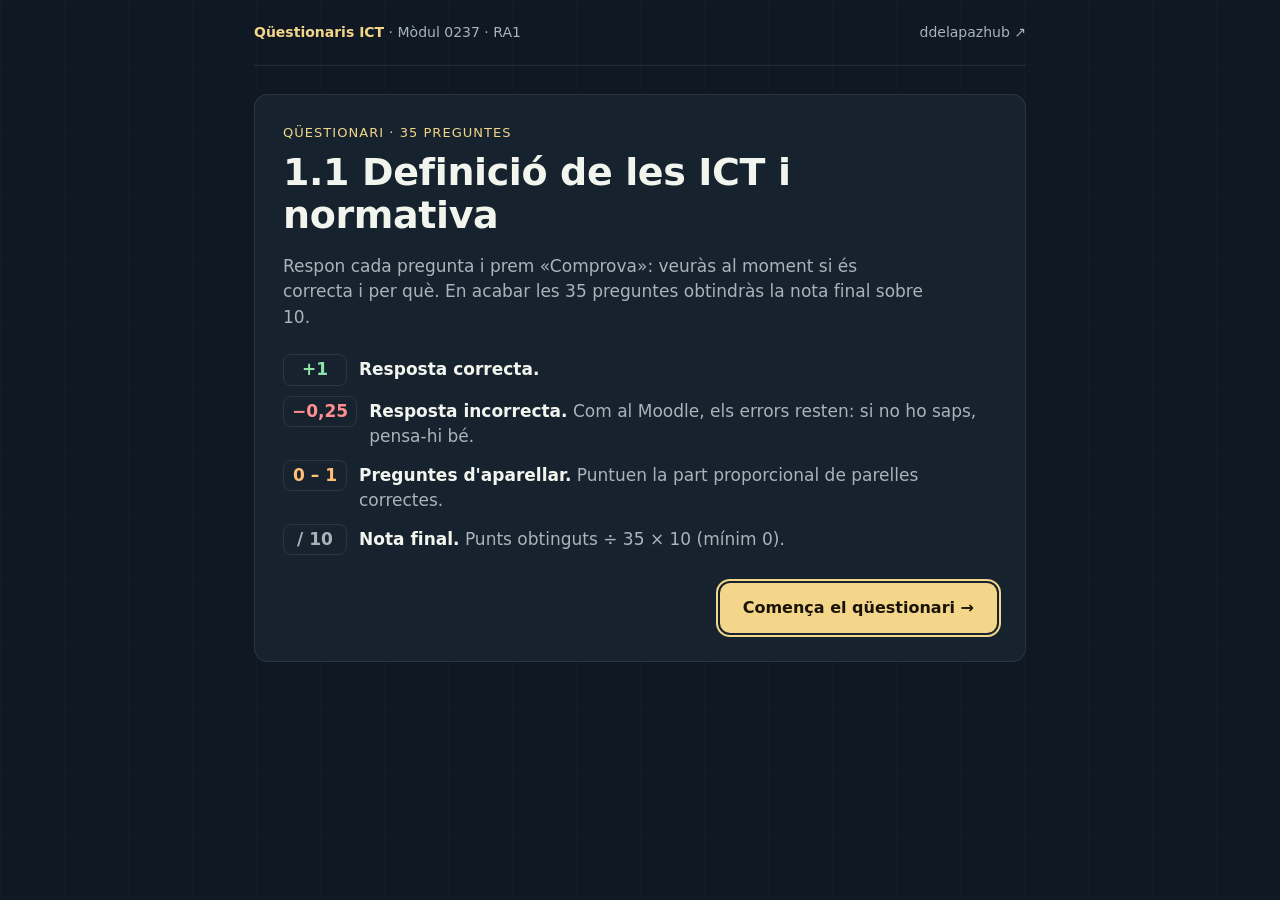
==== t1-1-normativa/index.html @ aecc4bf8 "Qüestionari 1.1 Definició de les ICT i normativa (mòdul 0237) Converteix el banc de preguntes de Moo" ====
<!DOCTYPE html>
<html lang="ca">
<head>
  <meta charset="UTF-8">
  <meta name="viewport" content="width=device-width, initial-scale=1">
  <meta name="theme-color" content="#101923">
  <title>Qüestionari ICT · 1.1 Definició de les ICT i normativa</title>
  <link rel="stylesheet" href="../assets/quiz.css">
</head>
<body>
  <div class="shell">
    <header class="top">
      <a class="crumb" href="../"><b>Qüestionaris ICT</b> · Mòdul 0237 · RA1</a>
      <a class="crumb" href="https://ddelapaz1.github.io/#modul-0237">ddelapazhub ↗</a>
    </header>
    <main id="app" aria-live="polite">
      <noscript>Cal activar JavaScript per fer el qüestionari.</noscript>
    </main>
  </div>
  <script src="../data/t1-1-normativa.js"></script>
  <script src="../assets/quiz.js"></script>
</body>
</html>
---- assets/quiz.css ----
:root {
  color-scheme: dark;
  --bg: #101923;
  --panel: #16222e;
  --panel-2: #1b2a37;
  --line: #ffffff17;
  --text: #f1f5ed;
  --muted: #a7b5bb;
  --accent: #f3d68a;
  --ok: #8fe3a8;
  --ok-bg: #8fe3a814;
  --ko: #ff8f8f;
  --ko-bg: #ff8f8f14;
  --part: #ffc075;
  --radius: 14px;
}

* { box-sizing: border-box; }

html { -webkit-text-size-adjust: 100%; }

body {
  margin: 0;
  min-height: 100vh;
  font-family: system-ui, -apple-system, "Segoe UI", sans-serif;
  font-size: 17px;
  line-height: 1.5;
  background: var(--bg);
  color: var(--text);
}

body::before {
  content: "";
  position: fixed;
  inset: 0;
  pointer-events: none;
  background-image:
    linear-gradient(#ffffff04 1px, transparent 1px),
    linear-gradient(90deg, #ffffff04 1px, transparent 1px);
  background-size: 64px 64px;
}

.shell {
  position: relative;
  max-width: 820px;
  margin: 0 auto;
  padding: 0 24px 64px;
}

header.top {
  display: flex;
  align-items: center;
  justify-content: space-between;
  gap: 16px;
  padding: 22px 0;
  border-bottom: 1px solid var(--line);
  margin-bottom: 28px;
}

.crumb { color: var(--muted); font-size: 14px; text-decoration: none; }
.crumb:hover { color: var(--text); }
.crumb b { color: var(--accent); font-weight: 600; }

.eyebrow {
  font-size: 13px;
  letter-spacing: .08em;
  text-transform: uppercase;
  color: var(--accent);
  margin: 0 0 8px;
}

h1 { font-size: clamp(26px, 5vw, 38px); line-height: 1.15; margin: 0 0 16px; letter-spacing: -.01em; }
h2 { font-size: 21px; line-height: 1.35; margin: 0 0 20px; font-weight: 600; }

.lead { color: var(--muted); margin: 0 0 24px; max-width: 60ch; }

.card {
  background: var(--panel);
  border: 1px solid var(--line);
  border-radius: var(--radius);
  padding: 28px;
}

.rules { margin: 0 0 28px; padding: 0; list-style: none; display: grid; gap: 10px; }
.rules li { display: flex; gap: 12px; align-items: baseline; color: var(--muted); }
.rules li b { color: var(--text); font-weight: 600; }
.rules .k {
  flex: none;
  min-width: 64px;
  text-align: center;
  font-variant-numeric: tabular-nums;
  font-weight: 700;
  padding: 2px 8px;
  border-radius: 8px;
  border: 1px solid var(--line);
}
.rules .k.ok { color: var(--ok); }
.rules .k.ko { color: var(--ko); }
.rules .k.part { color: var(--part); }

.btn {
  font: inherit;
  font-weight: 600;
  font-size: 16px;
  border: 1px solid transparent;
  border-radius: 10px;
  padding: 12px 22px;
  cursor: pointer;
  background: var(--accent);
  color: #1a1408;
  transition: filter .15s, transform .1s, opacity .15s;
}
.btn:hover:not(:disabled) { filter: brightness(1.08); }
.btn:active:not(:disabled) { transform: translateY(1px); }
.btn:disabled { opacity: .35; cursor: not-allowed; }
.btn.ghost { background: transparent; color: var(--text); border-color: var(--line); }
.btn.ghost:hover { border-color: #ffffff40; }
.btn:focus-visible, .opt:focus-visible, select:focus-visible { outline: 2px solid var(--accent); outline-offset: 2px; }

/* progrés */
.progress { display: flex; align-items: center; gap: 14px; margin-bottom: 20px; font-size: 14px; color: var(--muted); }
.progress .bar { flex: 1; height: 6px; background: #ffffff10; border-radius: 99px; overflow: hidden; }
.progress .fill { height: 100%; width: 0; background: var(--accent); border-radius: 99px; transition: width .3s ease; }
.progress .num { font-variant-numeric: tabular-nums; white-space: nowrap; }
.progress .num b { color: var(--text); }

/* opcions */
.opts { display: grid; gap: 10px; margin: 0 0 22px; padding: 0; list-style: none; }

.opt {
  width: 100%;
  display: flex;
  gap: 14px;
  align-items: flex-start;
  text-align: left;
  font: inherit;
  color: var(--text);
  background: var(--panel-2);
  border: 1px solid var(--line);
  border-radius: 12px;
  padding: 14px 16px;
  cursor: pointer;
  transition: border-color .15s, background .15s;
}
.opt:hover:not(:disabled) { border-color: #ffffff40; }
.opt .letter {
  flex: none;
  width: 28px;
  height: 28px;
  display: grid;
  place-items: center;
  border-radius: 50%;
  border: 1px solid #ffffff30;
  font-size: 14px;
  font-weight: 600;
  color: var(--muted);
}
.opt[aria-pressed="true"] { border-color: var(--accent); background: #f3d68a10; }
.opt[aria-pressed="true"] .letter { background: var(--accent); color: #1a1408; border-color: var(--accent); }
.opt:disabled { cursor: default; }
.opt.is-correct { border-color: var(--ok); background: var(--ok-bg); }
.opt.is-correct .letter { background: var(--ok); color: #0b1f12; border-color: var(--ok); }
.opt.is-wrong { border-color: var(--ko); background: var(--ko-bg); }
.opt.is-wrong .letter { background: var(--ko); color: #2a0b0b; border-color: var(--ko); }
.opt.is-dim { opacity: .5; }

/* aparellament */
.match { display: grid; gap: 12px; margin: 0 0 22px; }
.match-row {
  display: grid;
  grid-template-columns: minmax(130px, 1fr) 2.4fr;
  gap: 10px 16px;
  align-items: center;
  background: var(--panel-2);
  border: 1px solid var(--line);
  border-radius: 12px;
  padding: 12px 14px;
}
.match-row .term { font-weight: 600; }
.match-row select {
  width: 100%;
  font: inherit;
  font-size: 15px;
  color: var(--text);
  background: var(--bg);
  border: 1px solid #ffffff25;
  border-radius: 8px;
  padding: 9px 10px;
}
.match-row select:disabled { opacity: 1; }
.match-row.is-correct { border-color: var(--ok); background: var(--ok-bg); }
.match-row.is-wrong { border-color: var(--ko); background: var(--ko-bg); }
.match-row .fix { grid-column: 2; font-size: 14px; color: var(--ok); }
.match-row .fix::before { content: "✓ Correcta: "; font-weight: 600; }

@media (max-width: 560px) {
  .shell { padding: 0 16px 48px; }
  .card { padding: 20px 16px; }
  .match-row { grid-template-columns: 1fr; }
  .match-row .fix { grid-column: 1; }
  h2 { font-size: 19px; }
}

/* retroacció */
.feedback {
  border-radius: 12px;
  padding: 16px 18px;
  margin: 0 0 22px;
  border: 1px solid var(--line);
  border-left-width: 4px;
  animation: rise .25s ease;
}
.feedback.ok { border-left-color: var(--ok); background: var(--ok-bg); }
.feedback.ko { border-left-color: var(--ko); background: var(--ko-bg); }
.feedback.part { border-left-color: var(--part); background: #ffc07514; }
.feedback .verdict { font-weight: 700; margin: 0 0 6px; display: flex; justify-content: space-between; gap: 12px; flex-wrap: wrap; }
.feedback.ok .verdict { color: var(--ok); }
.feedback.ko .verdict { color: var(--ko); }
.feedback.part .verdict { color: var(--part); }
.feedback .pts { font-variant-numeric: tabular-nums; font-weight: 600; }
.feedback p.exp { margin: 0; color: var(--text); }
.feedback .answer { margin: 0 0 8px; color: var(--muted); font-size: 15px; }
.feedback .answer b { color: var(--ok); font-weight: 600; }

@keyframes rise { from { opacity: 0; transform: translateY(6px); } to { opacity: 1; transform: none; } }

.actions { display: flex; justify-content: flex-end; gap: 10px; flex-wrap: wrap; }
.hint { color: var(--muted); font-size: 13px; margin-right: auto; align-self: center; }
@media (hover: none) { .hint { display: none; } }

/* resultat */
.score {
  display: flex;
  align-items: baseline;
  gap: 10px;
  margin: 8px 0 6px;
  font-variant-numeric: tabular-nums;
}
.score .big { font-size: clamp(64px, 16vw, 96px); font-weight: 800; line-height: 1; letter-spacing: -.03em; }
.score .of { font-size: 24px; color: var(--muted); }
.score.pass .big { color: var(--ok); }
.score.fail .big { color: var(--ko); }
.verdict-text { font-size: 18px; margin: 0 0 24px; }

.stats { display: grid; grid-template-columns: repeat(auto-fit, minmax(130px, 1fr)); gap: 10px; margin: 0 0 28px; }
.stat { background: var(--panel-2); border: 1px solid var(--line); border-radius: 12px; padding: 12px 14px; }
.stat .n { font-size: 26px; font-weight: 700; font-variant-numeric: tabular-nums; }
.stat .l { font-size: 13px; color: var(--muted); }
.stat.ok .n { color: var(--ok); }
.stat.ko .n { color: var(--ko); }
.stat.part .n { color: var(--part); }

.review { margin: 28px 0 0; }
.review h3 { font-size: 17px; margin: 0 0 12px; }
.review details {
  background: var(--panel-2);
  border: 1px solid var(--line);
  border-left: 4px solid var(--line);
  border-radius: 10px;
  margin-bottom: 8px;
}
.review details.ok { border-left-color: var(--ok); }
.review details.ko { border-left-color: var(--ko); }
.review details.part { border-left-color: var(--part); }
.review summary { cursor: pointer; padding: 12px 14px; display: flex; gap: 10px; align-items: baseline; }
.review summary .q { flex: 1; }
.review summary .pts { font-variant-numeric: tabular-nums; color: var(--muted); font-size: 14px; white-space: nowrap; }
.review .body { padding: 0 14px 14px; font-size: 15px; color: var(--muted); }
.review .body p { margin: 0 0 8px; }
.review .body b.ok { color: var(--ok); font-weight: 600; }
.review .body b.ko { color: var(--ko); font-weight: 600; }
.review .body ul { margin: 0 0 8px; padding-left: 18px; }

/* llista de qüestionaris */
.quiz-list { list-style: none; margin: 0; padding: 0; display: grid; gap: 12px; }
.quiz-list a {
  display: flex;
  justify-content: space-between;
  align-items: center;
  gap: 16px;
  text-decoration: none;
  color: var(--text);
  background: var(--panel);
  border: 1px solid var(--line);
  border-radius: var(--radius);
  padding: 20px 22px;
  transition: border-color .15s;
}
.quiz-list a:hover { border-color: #f3d68a80; }
.quiz-list .meta { color: var(--muted); font-size: 14px; }
.quiz-list .ra { color: var(--accent); font-size: 13px; letter-spacing: .06em; text-transform: uppercase; }
.quiz-list h2 { margin: 2px 0 4px; font-size: 19px; }
.quiz-list .arrow { font-size: 22px; color: var(--accent); }
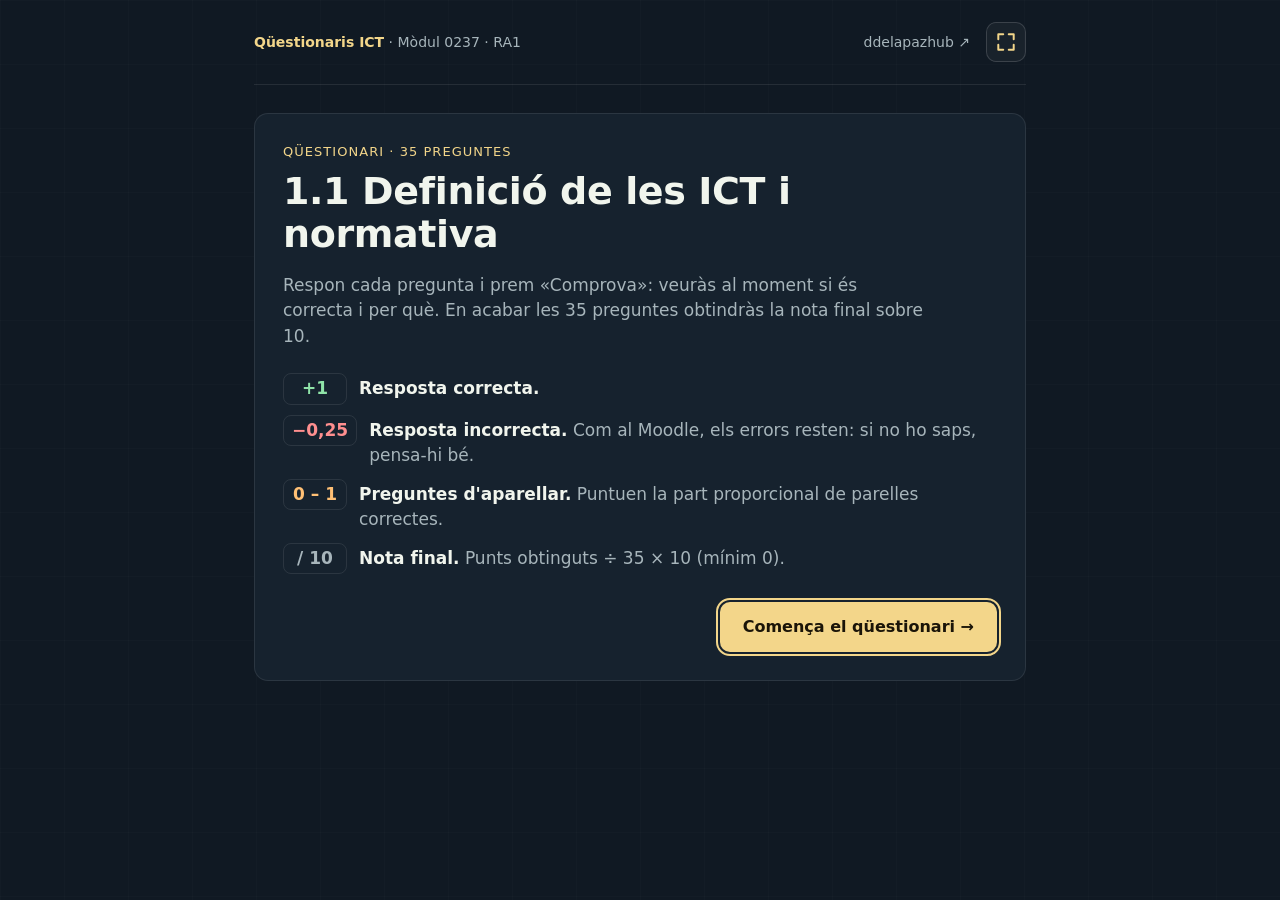
==== commit 1971e439: "Afegeix botó de pantalla completa per a la pissarra digital Co-Authored-By: Claude Opus 5.5 <noreply" ====
--- a/t1-1-normativa/index.html
+++ b/t1-1-normativa/index.html
@@ -11,7 +11,13 @@
   <div class="shell">
     <header class="top">
       <a class="crumb" href="../"><b>Qüestionaris ICT</b> · Mòdul 0237 · RA1</a>
-      <a class="crumb" href="https://ddelapaz1.github.io/#modul-0237">ddelapazhub ↗</a>
+      <div class="header-end">
+        <a class="crumb" href="https://ddelapaz1.github.io/#modul-0237">ddelapazhub ↗</a>
+        <button type="button" id="btn-fs" class="fs-btn" aria-label="Pantalla completa" title="Pantalla completa (F)" hidden>
+          <svg class="fs-on" viewBox="0 0 20 20" fill="none" stroke="currentColor" stroke-width="1.8" stroke-linecap="round" stroke-linejoin="round" aria-hidden="true"><path d="M3 7.5V3h4.5M12.5 3H17v4.5M17 12.5V17h-4.5M7.5 17H3v-4.5"/></svg>
+          <svg class="fs-off" viewBox="0 0 20 20" fill="none" stroke="currentColor" stroke-width="1.8" stroke-linecap="round" stroke-linejoin="round" aria-hidden="true"><path d="M7.5 3v4.5H3M17 7.5h-4.5V3M12.5 17v-4.5H17M3 12.5h4.5V17"/></svg>
+        </button>
+      </div>
     </header>
     <main id="app" aria-live="polite">
       <noscript>Cal activar JavaScript per fer el qüestionari.</noscript>
@@ -19,5 +25,6 @@
   </div>
   <script src="../data/t1-1-normativa.js"></script>
   <script src="../assets/quiz.js"></script>
+  <script src="../assets/fullscreen.js"></script>
 </body>
 </html>
--- a/assets/quiz.css
+++ b/assets/quiz.css
@@ -61,6 +61,27 @@
 .crumb:hover { color: var(--text); }
 .crumb b { color: var(--accent); font-weight: 600; }
 
+.header-end { display: flex; align-items: center; gap: 16px; flex: none; }
+
+.fs-btn {
+  display: grid;
+  place-items: center;
+  width: 40px;
+  height: 40px;
+  padding: 0;
+  border-radius: 10px;
+  border: 1px solid #ffffff25;
+  background: #ffffff0a;
+  color: var(--accent);
+  cursor: pointer;
+  transition: background .2s, border-color .2s;
+}
+.fs-btn:hover { background: #ffffff18; border-color: #ffffff45; }
+.fs-btn:focus-visible { outline: 2px solid var(--accent); outline-offset: 3px; }
+.fs-btn svg { width: 22px; height: 22px; }
+.fs-btn[hidden], .fs-btn .fs-off, .fs-btn.is-fs .fs-on { display: none; }
+.fs-btn.is-fs .fs-off { display: block; }
+
 .eyebrow {
   font-size: 13px;
   letter-spacing: .08em;
